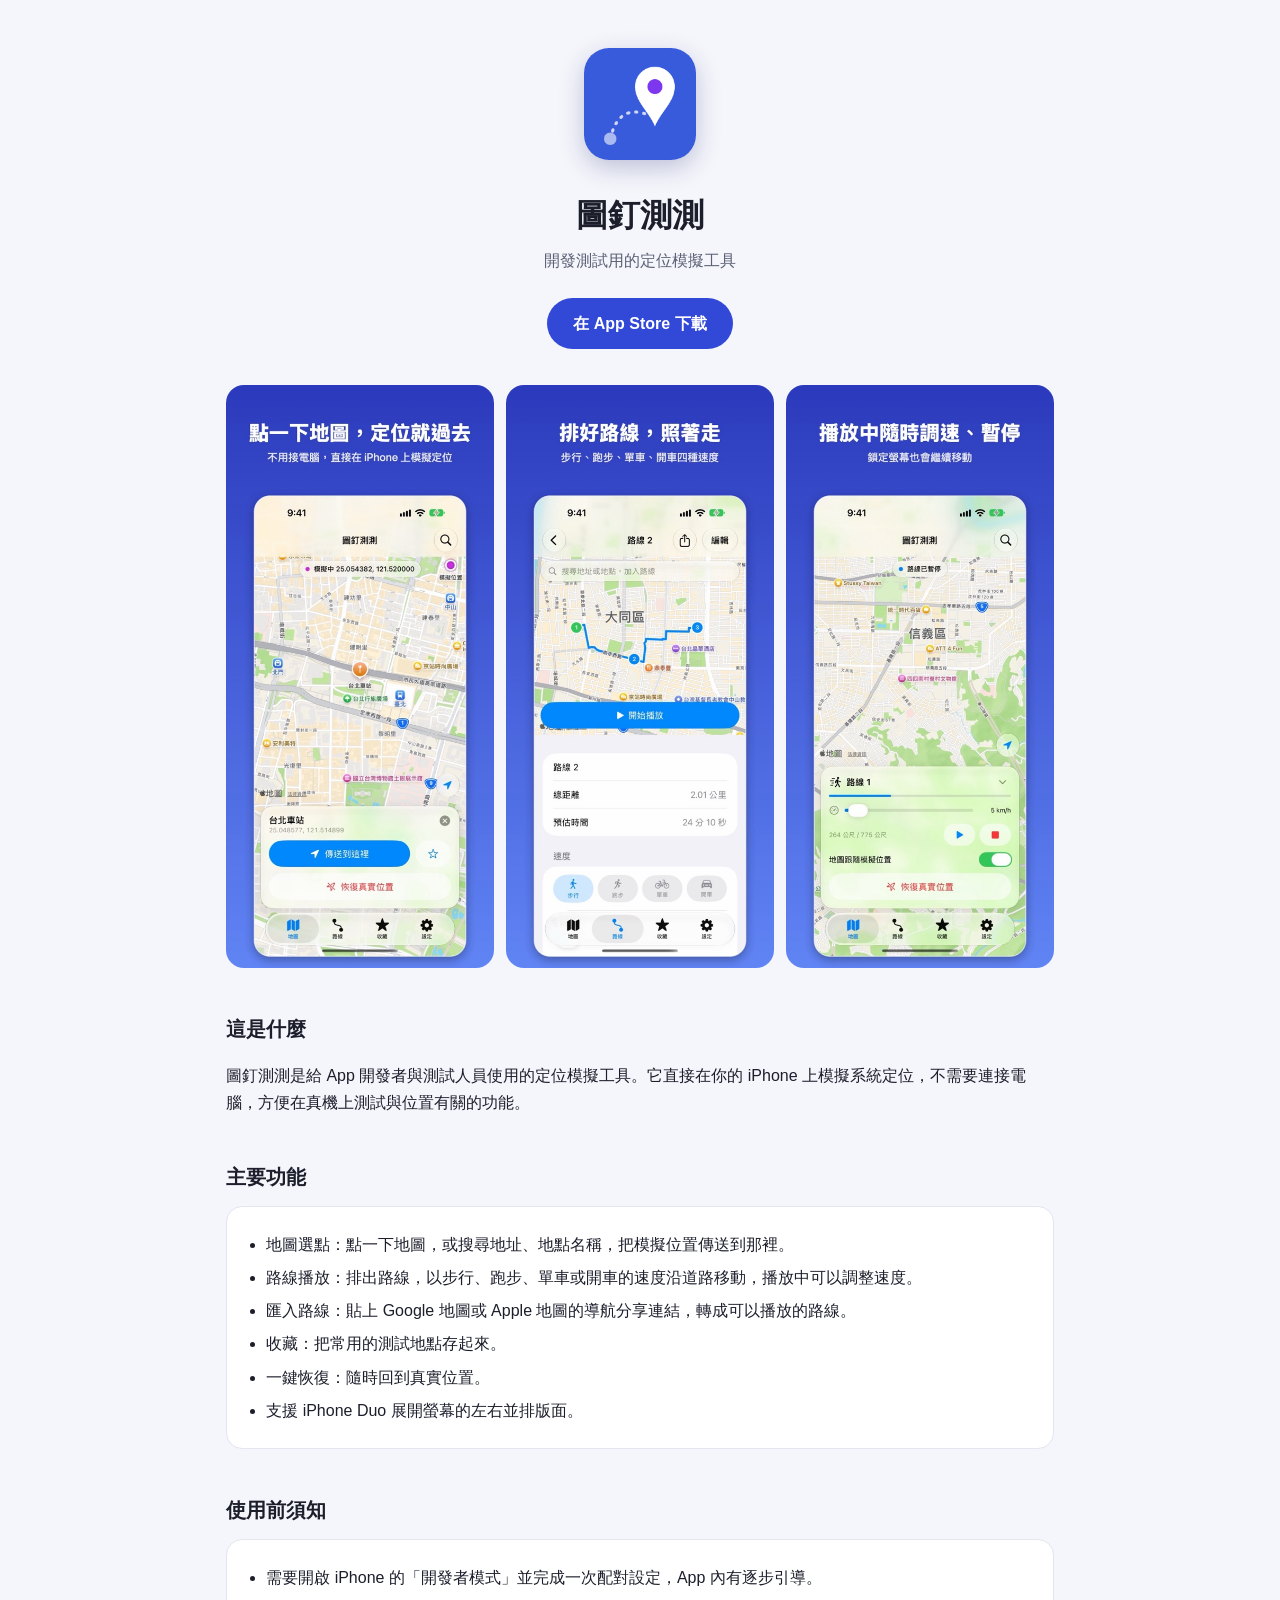
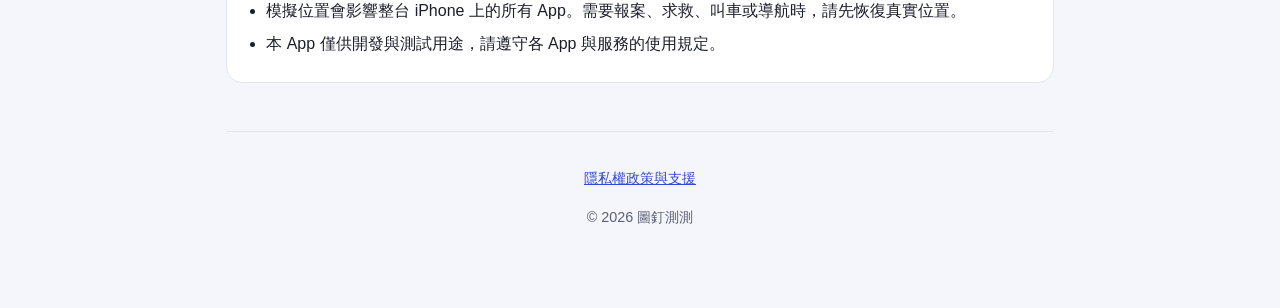
==== index.html @ eb115f16 "App landing page and app-ads.txt" ====
<!doctype html>
<html lang="zh-Hant">
<head>
<meta charset="utf-8">
<meta name="viewport" content="width=device-width, initial-scale=1">
<title>圖釘測測 - 開發測試用的定位模擬工具</title>
<meta name="description" content="圖釘測測是給 App 開發者與測試人員使用的定位模擬工具，直接在 iPhone 上模擬系統定位，不用接電腦。">
<link rel="icon" href="icon.png">
<style>
  :root { --bg:#f5f6fb; --card:#fff; --text:#1c1e2b; --muted:#5b6075; --accent:#3248d6; --line:#e3e5ef; }
  @media (prefers-color-scheme: dark) {
    :root { --bg:#12131b; --card:#1c1e2b; --text:#eef0f8; --muted:#a3a8bd; --accent:#8fa2ff; --line:#2c2f40; }
  }
  * { box-sizing:border-box; }
  body { margin:0; background:var(--bg); color:var(--text);
         font-family:-apple-system,BlinkMacSystemFont,"PingFang TC","Noto Sans TC","Microsoft JhengHei",sans-serif; line-height:1.7; }
  main { max-width:860px; margin:0 auto; padding:48px 16px 64px; }
  header { text-align:center; }
  header img { width:112px; height:112px; border-radius:25px; box-shadow:0 8px 24px rgba(30,40,120,.25); }
  h1 { font-size:2rem; margin:20px 0 4px; }
  .sub { color:var(--muted); margin:0 0 24px; }
  .btn { display:inline-block; background:var(--accent); color:#fff; text-decoration:none; font-weight:700;
         padding:12px 26px; border-radius:999px; }
  @media (prefers-color-scheme: dark) { .btn { color:#12131b; } }
  h2 { font-size:1.25rem; margin:44px 0 12px; }
  .shots { display:grid; grid-template-columns:repeat(3,1fr); gap:12px; margin-top:36px; }
  .shots img { width:100%; border-radius:18px; display:block; }
  ul { padding-left:1.2em; margin:0; }
  li { margin:6px 0; }
  .card { background:var(--card); border:1px solid var(--line); border-radius:16px; padding:18px 20px; }
  footer { margin-top:48px; padding-top:20px; border-top:1px solid var(--line); color:var(--muted); font-size:.9rem; text-align:center; }
  a { color:var(--accent); }
  @media (max-width:560px) { .shots { grid-template-columns:1fr; max-width:320px; margin-left:auto; margin-right:auto; } h1 { font-size:1.6rem; } }
</style>
</head>
<body>
<main>
  <header>
    <img src="icon.png" alt="圖釘測測 App 圖示">
    <h1>圖釘測測</h1>
    <p class="sub">開發測試用的定位模擬工具</p>
    <a class="btn" href="https://apps.apple.com/tw/app/id6832485936">在 App Store 下載</a>
  </header>

  <div class="shots">
    <img src="shot1.jpg" alt="在地圖上點選位置並傳送">
    <img src="shot2.jpg" alt="編輯路線並選擇移動速度">
    <img src="shot3.jpg" alt="路線播放中調整速度">
  </div>

  <h2>這是什麼</h2>
  <p>圖釘測測是給 App 開發者與測試人員使用的定位模擬工具。它直接在你的 iPhone 上模擬系統定位，不需要連接電腦，方便在真機上測試與位置有關的功能。</p>

  <h2>主要功能</h2>
  <div class="card">
    <ul>
      <li>地圖選點：點一下地圖，或搜尋地址、地點名稱，把模擬位置傳送到那裡。</li>
      <li>路線播放：排出路線，以步行、跑步、單車或開車的速度沿道路移動，播放中可以調整速度。</li>
      <li>匯入路線：貼上 Google 地圖或 Apple 地圖的導航分享連結，轉成可以播放的路線。</li>
      <li>收藏：把常用的測試地點存起來。</li>
      <li>一鍵恢復：隨時回到真實位置。</li>
      <li>支援 iPhone Duo 展開螢幕的左右並排版面。</li>
    </ul>
  </div>

  <h2>使用前須知</h2>
  <div class="card">
    <ul>
      <li>需要開啟 iPhone 的「開發者模式」並完成一次配對設定，App 內有逐步引導。</li>
      <li>模擬位置會影響整台 iPhone 上的所有 App。需要報案、求救、叫車或導航時，請先恢復真實位置。</li>
      <li>本 App 僅供開發與測試用途，請遵守各 App 與服務的使用規定。</li>
    </ul>
  </div>

  <footer>
    <p><a href="https://sites.google.com/view/pinpin-privacy">隱私權政策與支援</a></p>
    <p>© 2026 圖釘測測</p>
  </footer>
</main>
</body>
</html>
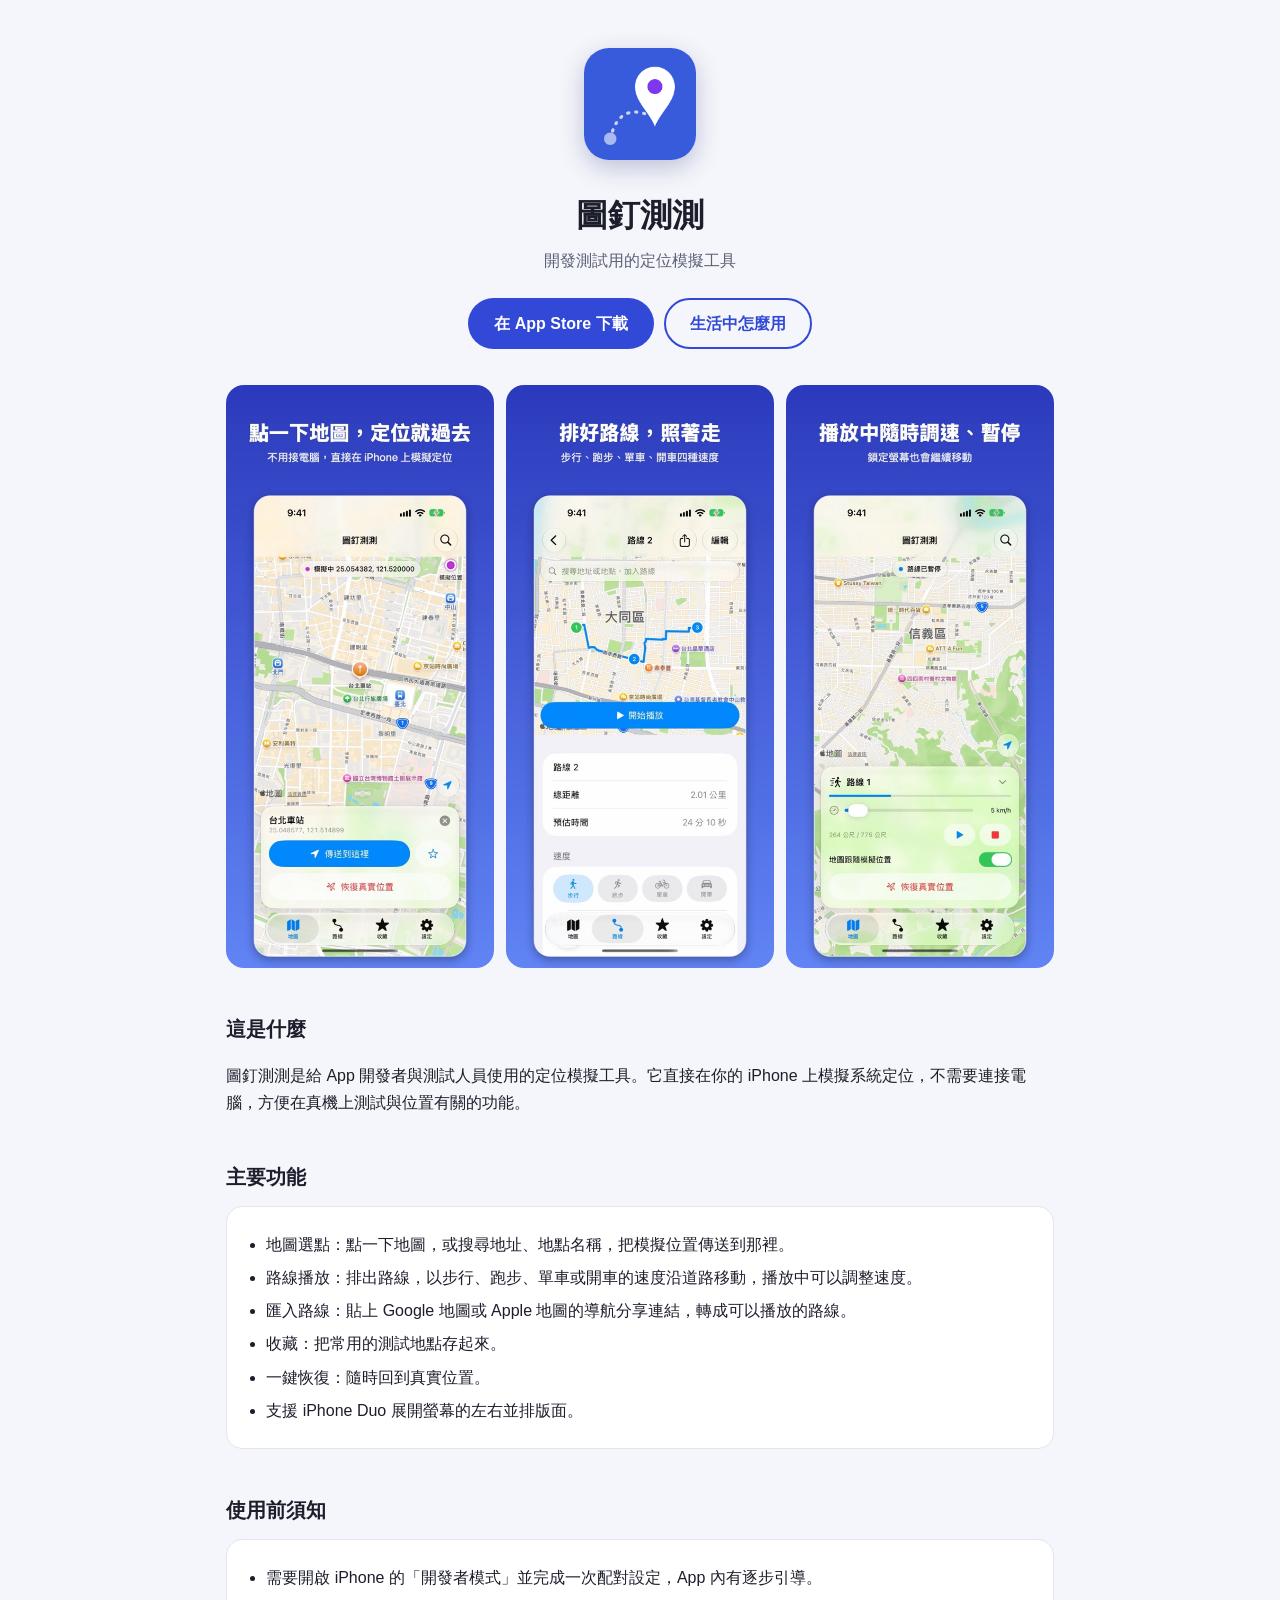
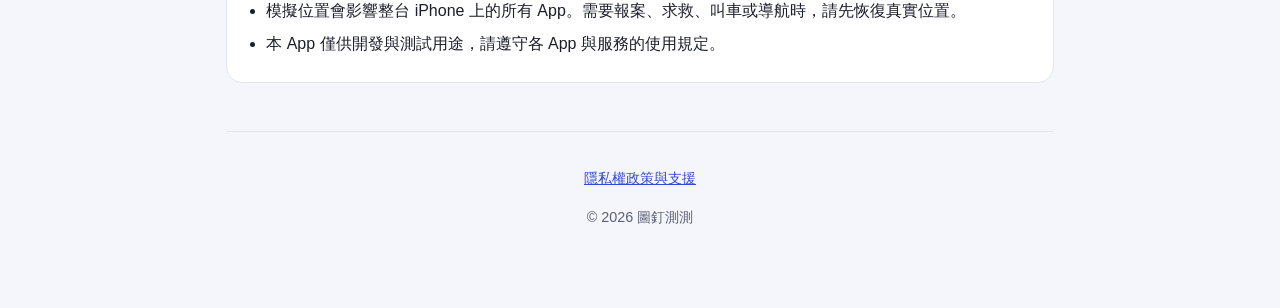
==== commit 9907bd2b: "Add everyday-use page and shared stylesheet Co-Authored-By: Claude Fable 5.2 <noreply@anthropic.com>" ====
--- a/index.html
+++ b/index.html
@@ -6,32 +6,7 @@
 <title>圖釘測測 - 開發測試用的定位模擬工具</title>
 <meta name="description" content="圖釘測測是給 App 開發者與測試人員使用的定位模擬工具，直接在 iPhone 上模擬系統定位，不用接電腦。">
 <link rel="icon" href="icon.png">
-<style>
-  :root { --bg:#f5f6fb; --card:#fff; --text:#1c1e2b; --muted:#5b6075; --accent:#3248d6; --line:#e3e5ef; }
-  @media (prefers-color-scheme: dark) {
-    :root { --bg:#12131b; --card:#1c1e2b; --text:#eef0f8; --muted:#a3a8bd; --accent:#8fa2ff; --line:#2c2f40; }
-  }
-  * { box-sizing:border-box; }
-  body { margin:0; background:var(--bg); color:var(--text);
-         font-family:-apple-system,BlinkMacSystemFont,"PingFang TC","Noto Sans TC","Microsoft JhengHei",sans-serif; line-height:1.7; }
-  main { max-width:860px; margin:0 auto; padding:48px 16px 64px; }
-  header { text-align:center; }
-  header img { width:112px; height:112px; border-radius:25px; box-shadow:0 8px 24px rgba(30,40,120,.25); }
-  h1 { font-size:2rem; margin:20px 0 4px; }
-  .sub { color:var(--muted); margin:0 0 24px; }
-  .btn { display:inline-block; background:var(--accent); color:#fff; text-decoration:none; font-weight:700;
-         padding:12px 26px; border-radius:999px; }
-  @media (prefers-color-scheme: dark) { .btn { color:#12131b; } }
-  h2 { font-size:1.25rem; margin:44px 0 12px; }
-  .shots { display:grid; grid-template-columns:repeat(3,1fr); gap:12px; margin-top:36px; }
-  .shots img { width:100%; border-radius:18px; display:block; }
-  ul { padding-left:1.2em; margin:0; }
-  li { margin:6px 0; }
-  .card { background:var(--card); border:1px solid var(--line); border-radius:16px; padding:18px 20px; }
-  footer { margin-top:48px; padding-top:20px; border-top:1px solid var(--line); color:var(--muted); font-size:.9rem; text-align:center; }
-  a { color:var(--accent); }
-  @media (max-width:560px) { .shots { grid-template-columns:1fr; max-width:320px; margin-left:auto; margin-right:auto; } h1 { font-size:1.6rem; } }
-</style>
+<link rel="stylesheet" href="style.css">
 </head>
 <body>
 <main>
@@ -39,7 +14,10 @@
     <img src="icon.png" alt="圖釘測測 App 圖示">
     <h1>圖釘測測</h1>
     <p class="sub">開發測試用的定位模擬工具</p>
-    <a class="btn" href="https://apps.apple.com/tw/app/id6832485936">在 App Store 下載</a>
+    <div class="actions">
+      <a class="btn" href="https://apps.apple.com/tw/app/id6832485936">在 App Store 下載</a>
+      <a class="btn ghost" href="life.html">生活中怎麼用</a>
+    </div>
   </header>
 
   <div class="shots">
--- a/style.css
+++ b/style.css
@@ -0,0 +1,35 @@
+:root { --bg:#f5f6fb; --card:#fff; --text:#1c1e2b; --muted:#5b6075; --accent:#3248d6; --line:#e3e5ef; }
+  @media (prefers-color-scheme: dark) {
+    :root { --bg:#12131b; --card:#1c1e2b; --text:#eef0f8; --muted:#a3a8bd; --accent:#8fa2ff; --line:#2c2f40; }
+  }
+  * { box-sizing:border-box; }
+  body { margin:0; background:var(--bg); color:var(--text);
+         font-family:-apple-system,BlinkMacSystemFont,"PingFang TC","Noto Sans TC","Microsoft JhengHei",sans-serif; line-height:1.7; }
+  main { max-width:860px; margin:0 auto; padding:48px 16px 64px; }
+  header { text-align:center; }
+  header img { width:112px; height:112px; border-radius:25px; box-shadow:0 8px 24px rgba(30,40,120,.25); }
+  h1 { font-size:2rem; margin:20px 0 4px; }
+  .sub { color:var(--muted); margin:0 0 24px; }
+  .btn { display:inline-block; background:var(--accent); color:#fff; text-decoration:none; font-weight:700;
+         padding:12px 26px; border-radius:999px; }
+  @media (prefers-color-scheme: dark) { .btn { color:#12131b; } }
+  h2 { font-size:1.25rem; margin:44px 0 12px; }
+  .shots { display:grid; grid-template-columns:repeat(3,1fr); gap:12px; margin-top:36px; }
+  .shots img { width:100%; border-radius:18px; display:block; }
+  ul { padding-left:1.2em; margin:0; }
+  li { margin:6px 0; }
+  .card { background:var(--card); border:1px solid var(--line); border-radius:16px; padding:18px 20px; }
+  footer { margin-top:48px; padding-top:20px; border-top:1px solid var(--line); color:var(--muted); font-size:.9rem; text-align:center; }
+  a { color:var(--accent); }
+  @media (max-width:560px) { .shots { grid-template-columns:1fr; max-width:320px; margin-left:auto; margin-right:auto; } h1 { font-size:1.6rem; } }
+  .btn.ghost { background:transparent; color:var(--accent); border:2px solid var(--accent); padding:10px 24px; }
+  .actions { display:flex; flex-wrap:wrap; gap:10px; justify-content:center; }
+  .actions .btn { margin:0; }
+  .uses { display:grid; grid-template-columns:repeat(2,1fr); gap:14px; margin-top:28px; }
+  .use h3 { margin:0 0 6px; font-size:1.08rem; display:flex; align-items:center; gap:10px; }
+  .use .ico { flex:none; width:38px; height:38px; border-radius:11px; display:grid; place-items:center; font-size:1.2rem;
+              background:color-mix(in srgb, var(--accent) 14%, transparent); }
+  .use p.lead { margin:0 0 8px; color:var(--muted); }
+  .note { margin-top:28px; border-left:4px solid var(--accent); }
+  .back { display:inline-block; margin-bottom:20px; text-decoration:none; font-weight:600; }
+  @media (max-width:640px) { .uses { grid-template-columns:1fr; } }
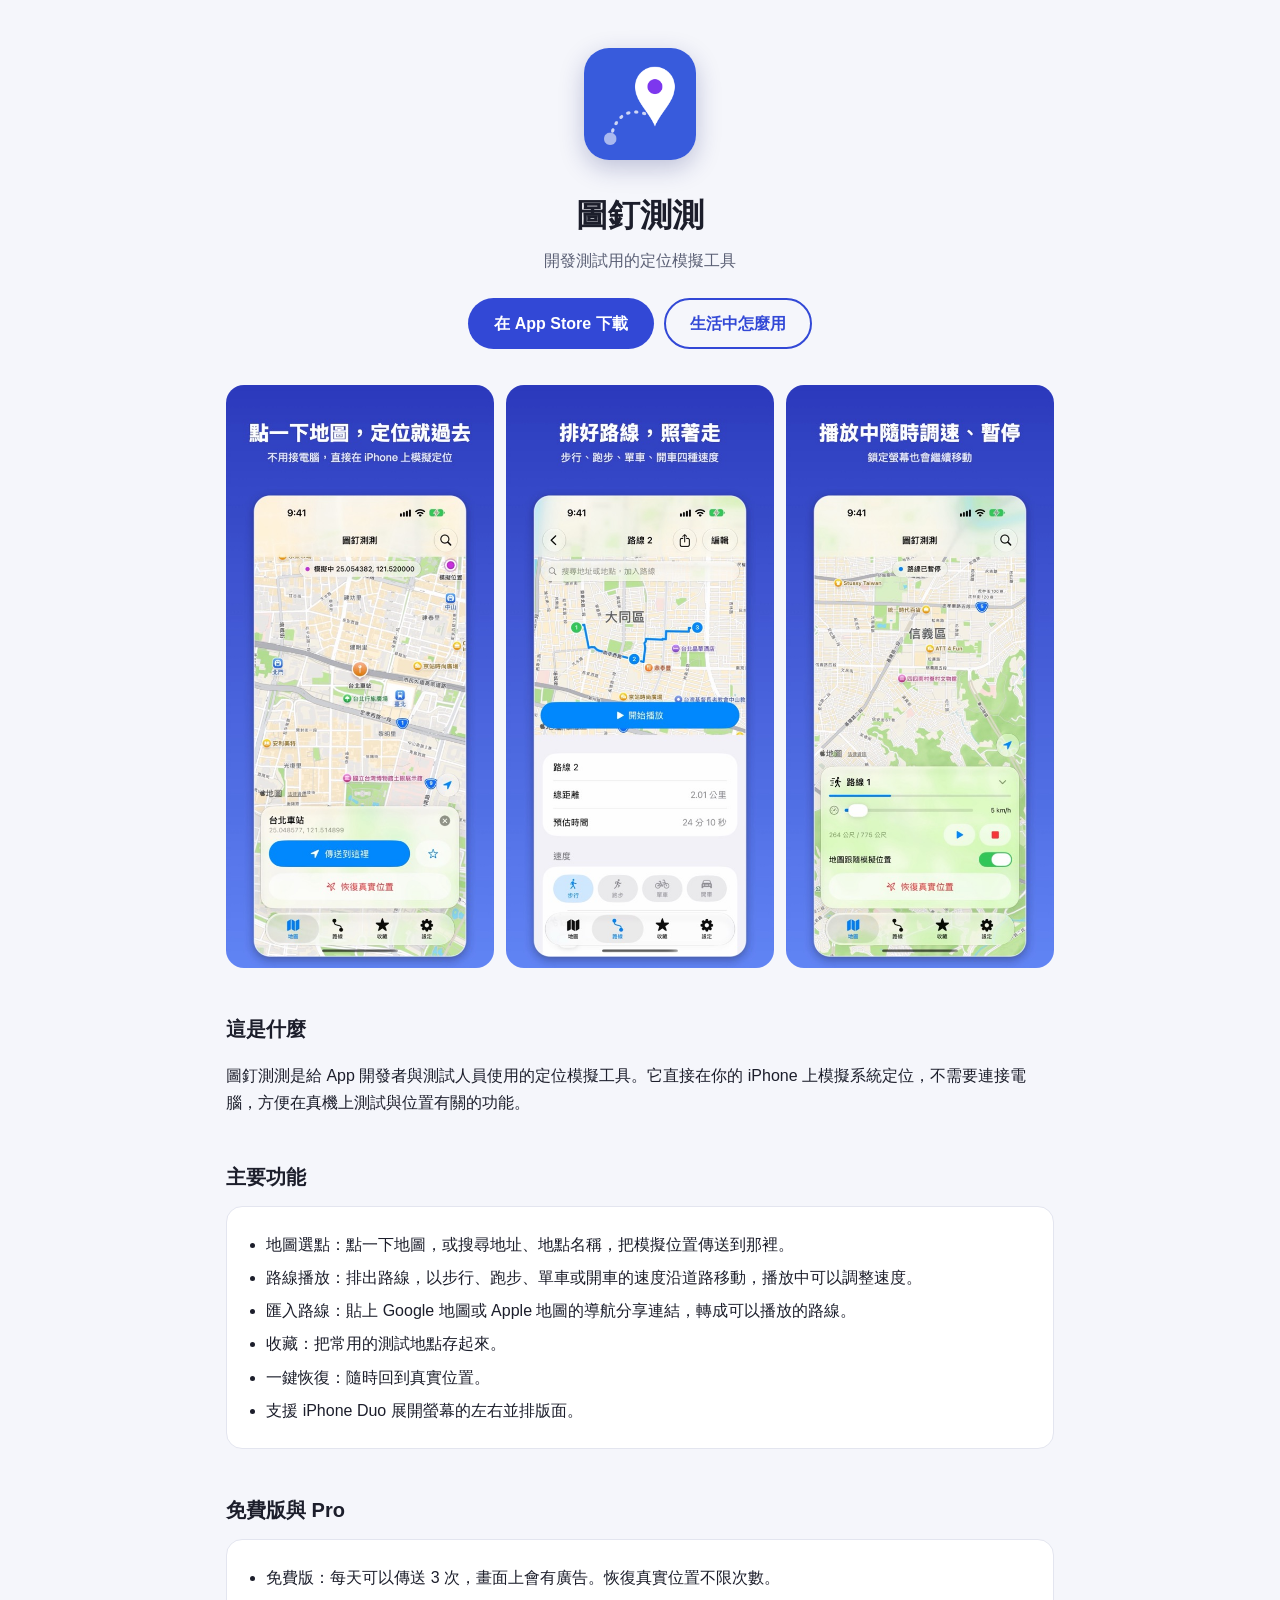
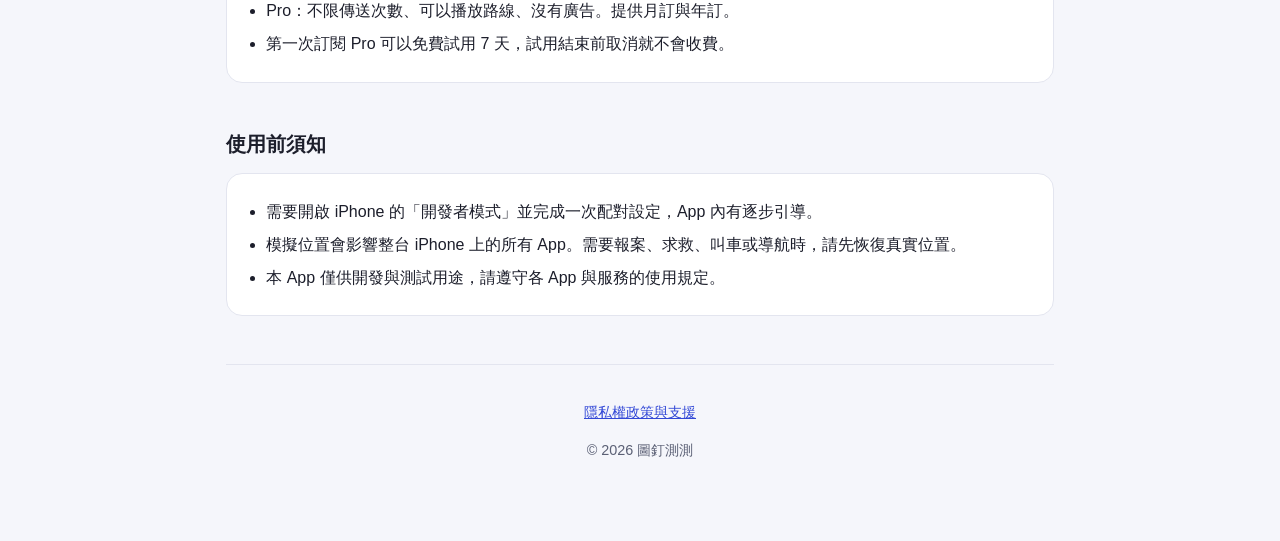
==== commit 3cc1f0a2: "Describe the free tier, Pro and the 7-day trial Co-Authored-By: Claude Fable 5.2 <noreply@anthropic." ====
--- a/index.html
+++ b/index.html
@@ -41,6 +41,15 @@
     </ul>
   </div>
 
+  <h2>免費版與 Pro</h2>
+  <div class="card">
+    <ul>
+      <li>免費版：每天可以傳送 3 次，畫面上會有廣告。恢復真實位置不限次數。</li>
+      <li>Pro：不限傳送次數、可以播放路線、沒有廣告。提供月訂與年訂。</li>
+      <li>第一次訂閱 Pro 可以免費試用 7 天，試用結束前取消就不會收費。</li>
+    </ul>
+  </div>
+
   <h2>使用前須知</h2>
   <div class="card">
     <ul>
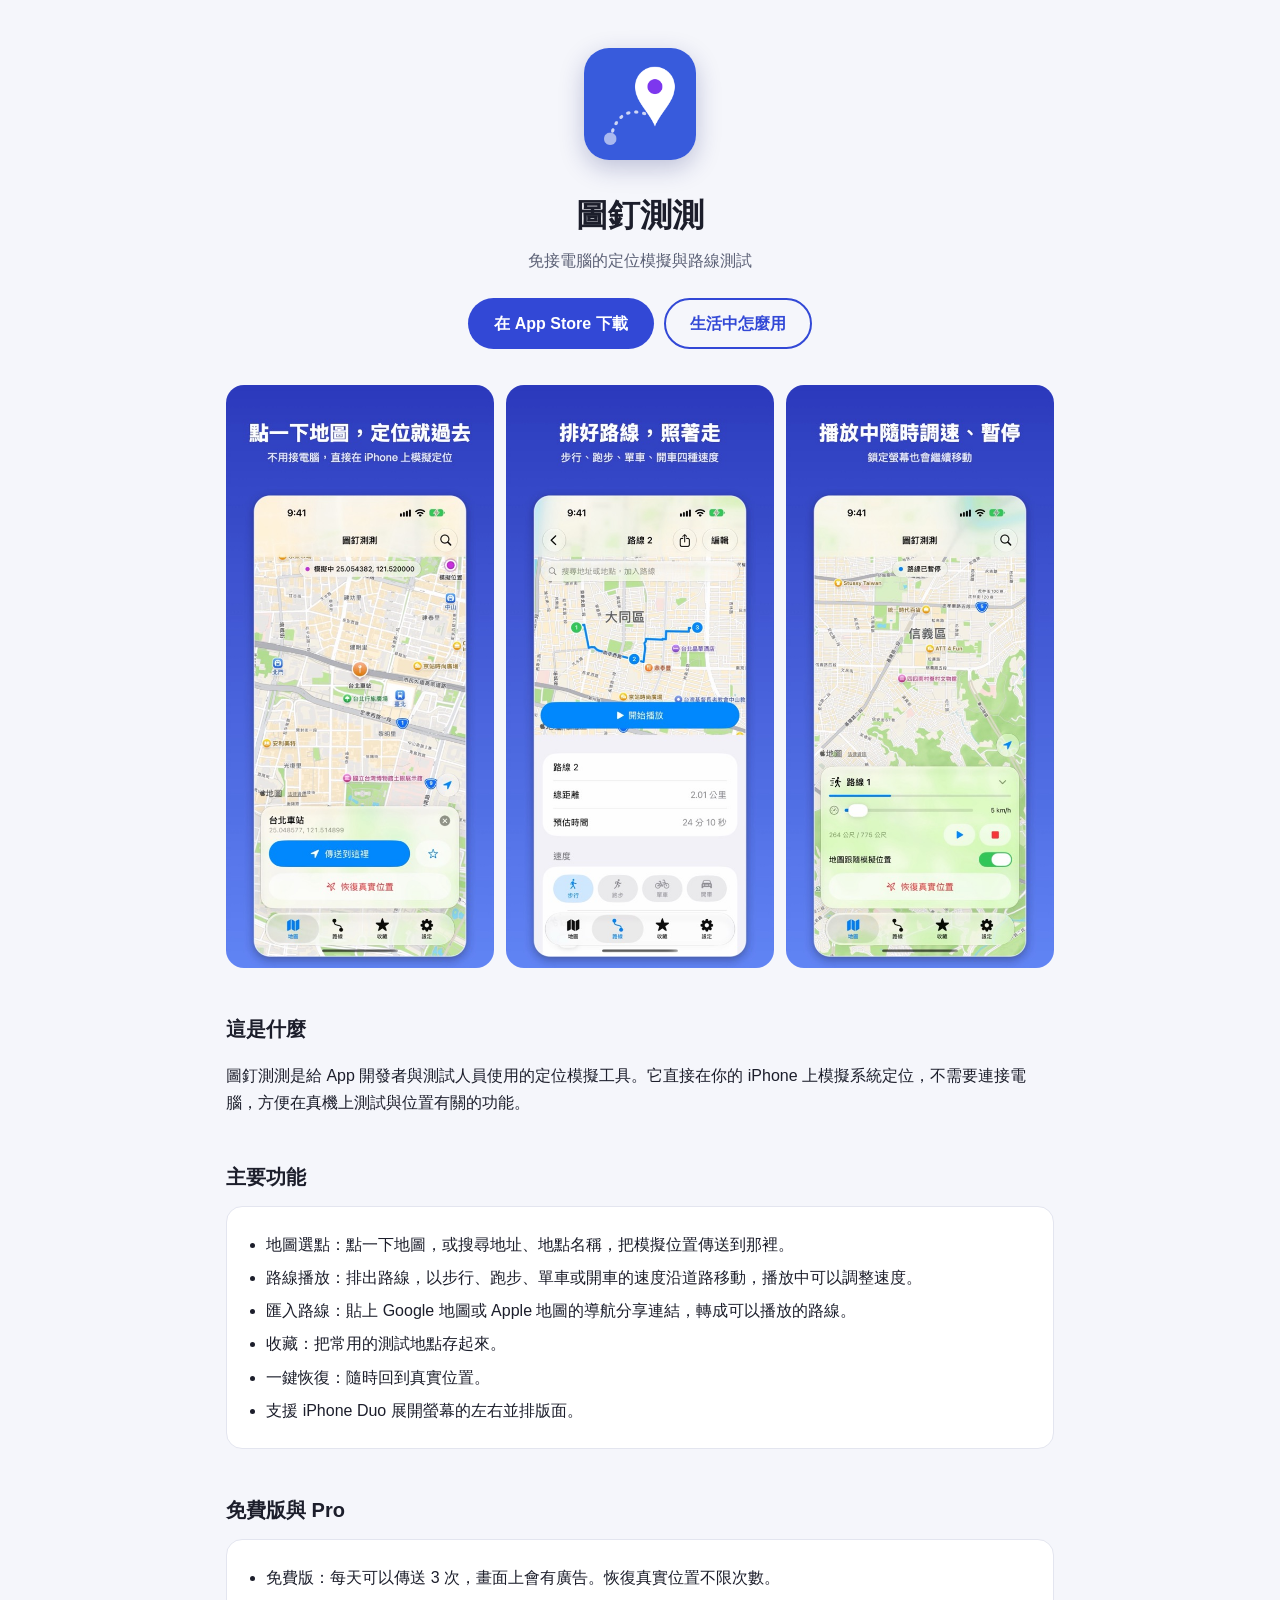
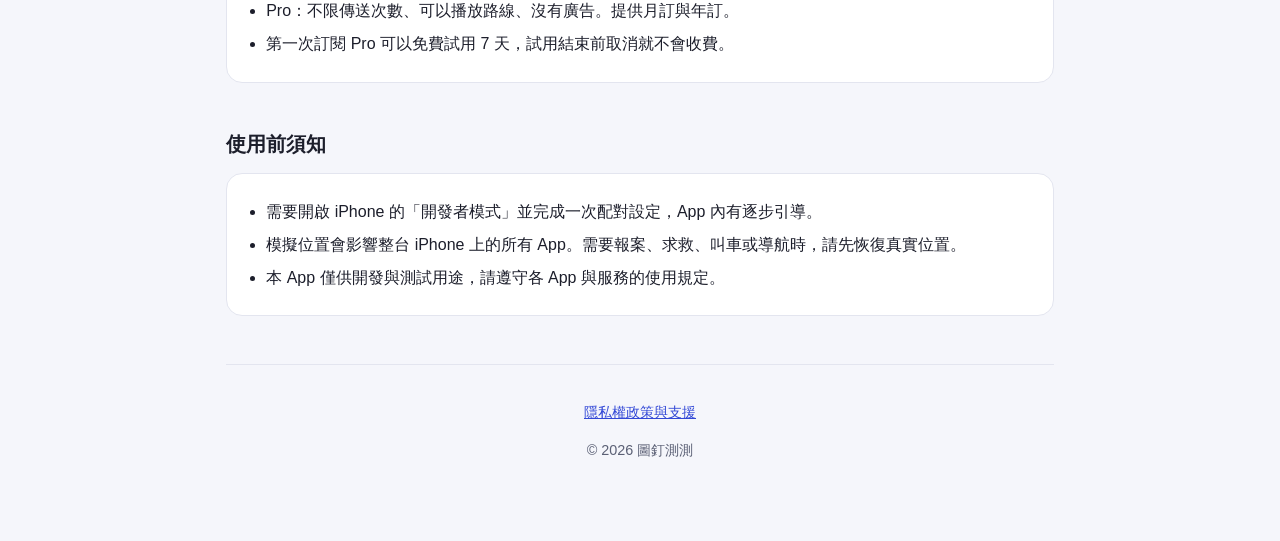
==== commit c14abe67: "Match the new App Store subtitle Co-Authored-By: Claude Fable 5.2 <noreply@anthropic.com>" ====
--- a/index.html
+++ b/index.html
@@ -3,7 +3,7 @@
 <head>
 <meta charset="utf-8">
 <meta name="viewport" content="width=device-width, initial-scale=1">
-<title>圖釘測測 - 開發測試用的定位模擬工具</title>
+<title>圖釘測測 - 免接電腦的定位模擬與路線測試</title>
 <meta name="description" content="圖釘測測是給 App 開發者與測試人員使用的定位模擬工具，直接在 iPhone 上模擬系統定位，不用接電腦。">
 <link rel="icon" href="icon.png">
 <link rel="stylesheet" href="style.css">
@@ -13,7 +13,7 @@
   <header>
     <img src="icon.png" alt="圖釘測測 App 圖示">
     <h1>圖釘測測</h1>
-    <p class="sub">開發測試用的定位模擬工具</p>
+    <p class="sub">免接電腦的定位模擬與路線測試</p>
     <div class="actions">
       <a class="btn" href="https://apps.apple.com/tw/app/id6832485936">在 App Store 下載</a>
       <a class="btn ghost" href="life.html">生活中怎麼用</a>
